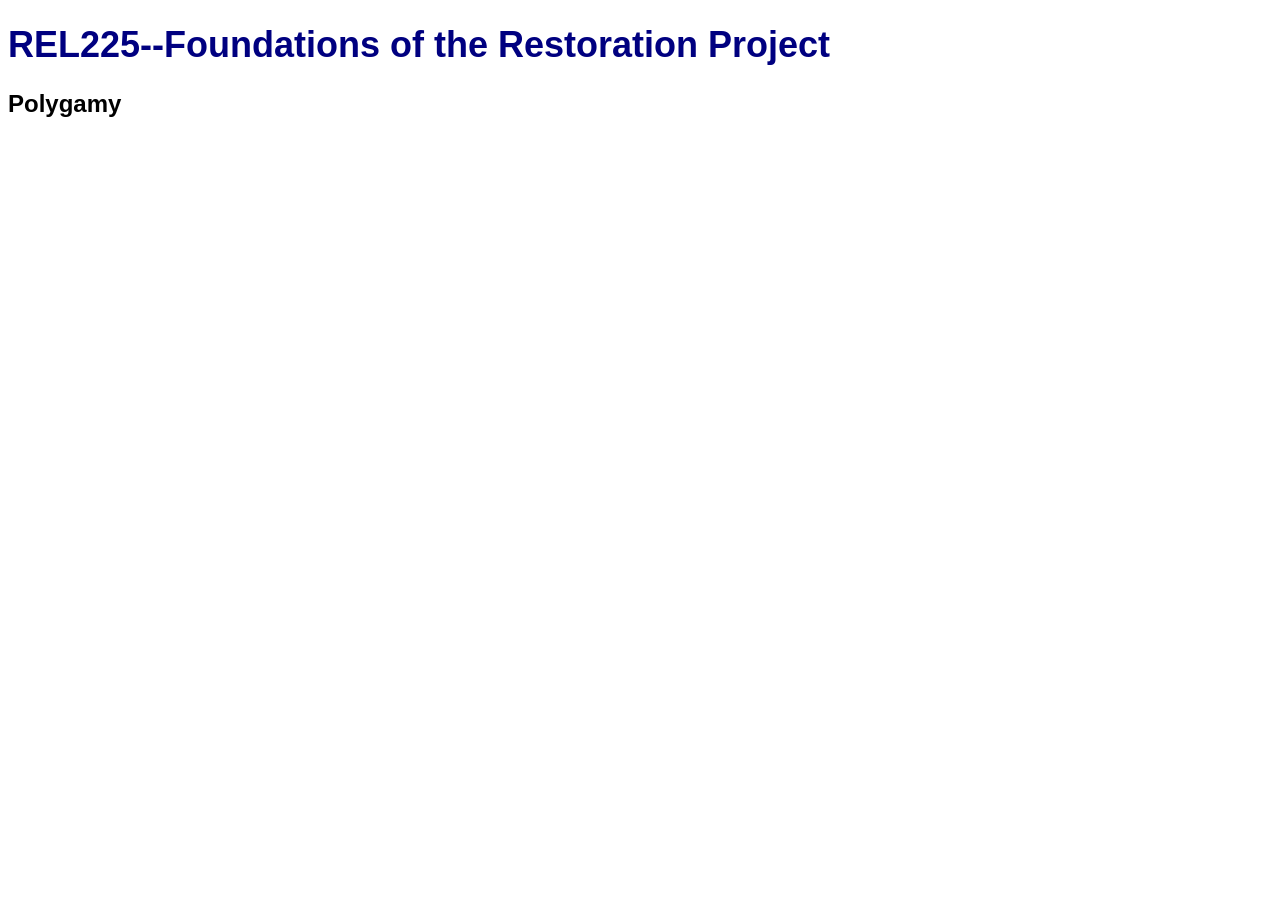
==== index.html @ 1a614a54 "finally started lmao" ====
<!DOCTYPE html>
<html lang-"en">

  <head>
    <title>REL225</title>
    <meta charset="UTF-8">

    <link rel="stylesheet" href="styles.css">
  </head>

  <body>
    <h1>REL225--Foundations of the Restoration Project</h1>
    <h2>Polygamy</h2>
    <nav>
        
    </nav>
  </body>
</html>
---- styles.css ----
body {
  background-color: white;
  font-family: Arial, sans-serif;
}

h1 {
  color: navy;
  font-size: 36px;
}

p {
  color: gray;
}
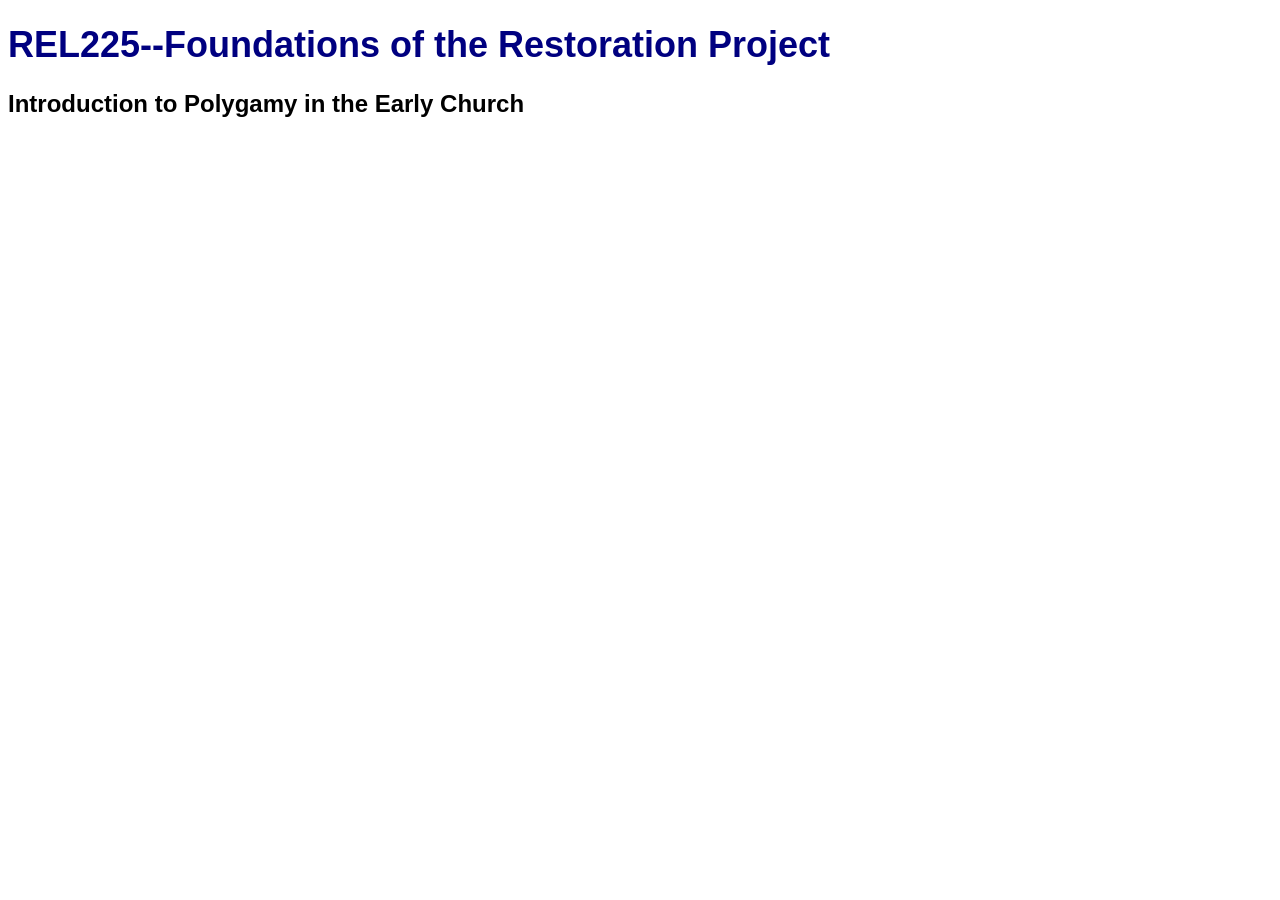
==== commit 3b389077: "tbh not gonna get anythign real done, gotta do more research" ====
--- a/index.html
+++ b/index.html
@@ -2,17 +2,20 @@
 <html lang-"en">
 
   <head>
+    <meta charset="UTF-8">
+    <meta name="viewport" content="width=device-width, initial-scale=1.0">
     <title>REL225</title>
-    <meta charset="UTF-8">
+   
 
     <link rel="stylesheet" href="styles.css">
   </head>
 
   <body>
     <h1>REL225--Foundations of the Restoration Project</h1>
-    <h2>Polygamy</h2>
+    <h2>Introduction to Polygamy in the Early Church</h2>
     <nav>
-        
     </nav>
+
+    
   </body>
 </html>
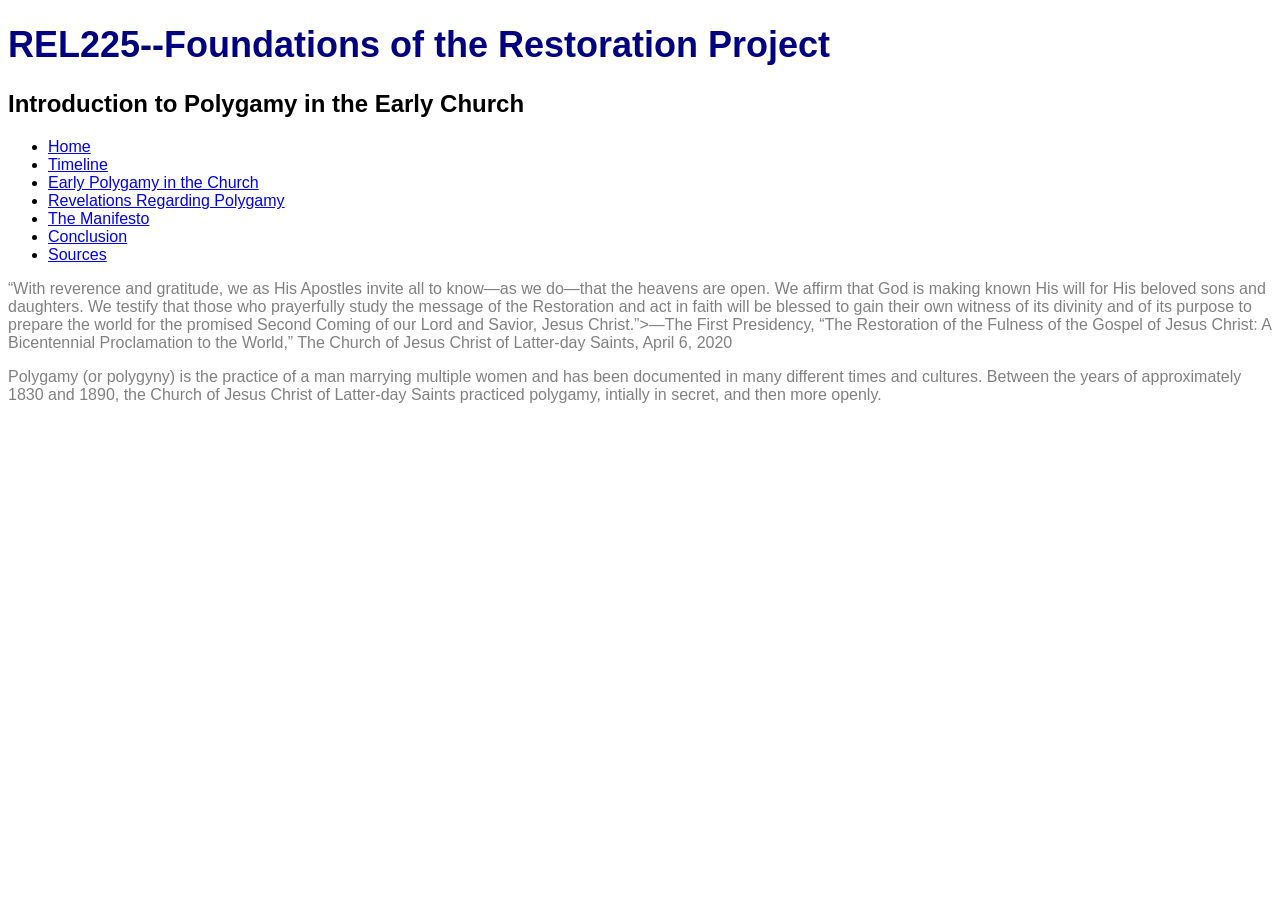
==== commit e6f30676: "started working on the front page, just building it all up" ====
--- a/index.html
+++ b/index.html
@@ -14,8 +14,22 @@
     <h1>REL225--Foundations of the Restoration Project</h1>
     <h2>Introduction to Polygamy in the Early Church</h2>
     <nav>
+      <ul>
+        <li><a href="index.html">Home</a></li>
+        <li><a href="polygamy/timeline.html">Timeline</a></li>
+        <li><a href="polygamy/early.html">Early Polygamy in the Church</a></li>
+        <li><a href="polygamy/revelations.html">Revelations Regarding Polygamy</a></li>
+        <li><a href="polygamy/manifesto.html">The Manifesto</a></li>
+        <li><a href="polygamy/conclusion.html">Conclusion</a></li>
+        <li><a href="polygamy/sources.md">Sources</a></li>
+      </ul>
     </nav>
 
+    <main>
+      <p>“With reverence and gratitude, we as His Apostles invite all to know—as we do—that the heavens are open. We affirm that God is making known His will for His beloved sons and daughters. We testify that those who prayerfully study the message of the Restoration and act in faith will be blessed to gain their own witness of its divinity and of its purpose to prepare the world for the promised Second Coming of our Lord and Savior, Jesus Christ.”>—The First Presidency, “The Restoration of the Fulness of the Gospel of Jesus Christ: A Bicentennial Proclamation to the World,” The Church of Jesus Christ of Latter-day Saints, April 6, 2020</p>
+      <p>Polygamy (or polygyny) is the practice of a man marrying multiple women and has been documented in many different times and cultures. Between the years of approximately 1830 and 1890, the Church of Jesus Christ of Latter-day Saints practiced polygamy, intially in secret, and then  more openly.</p>
+      
+    </main>
     
   </body>
 </html>
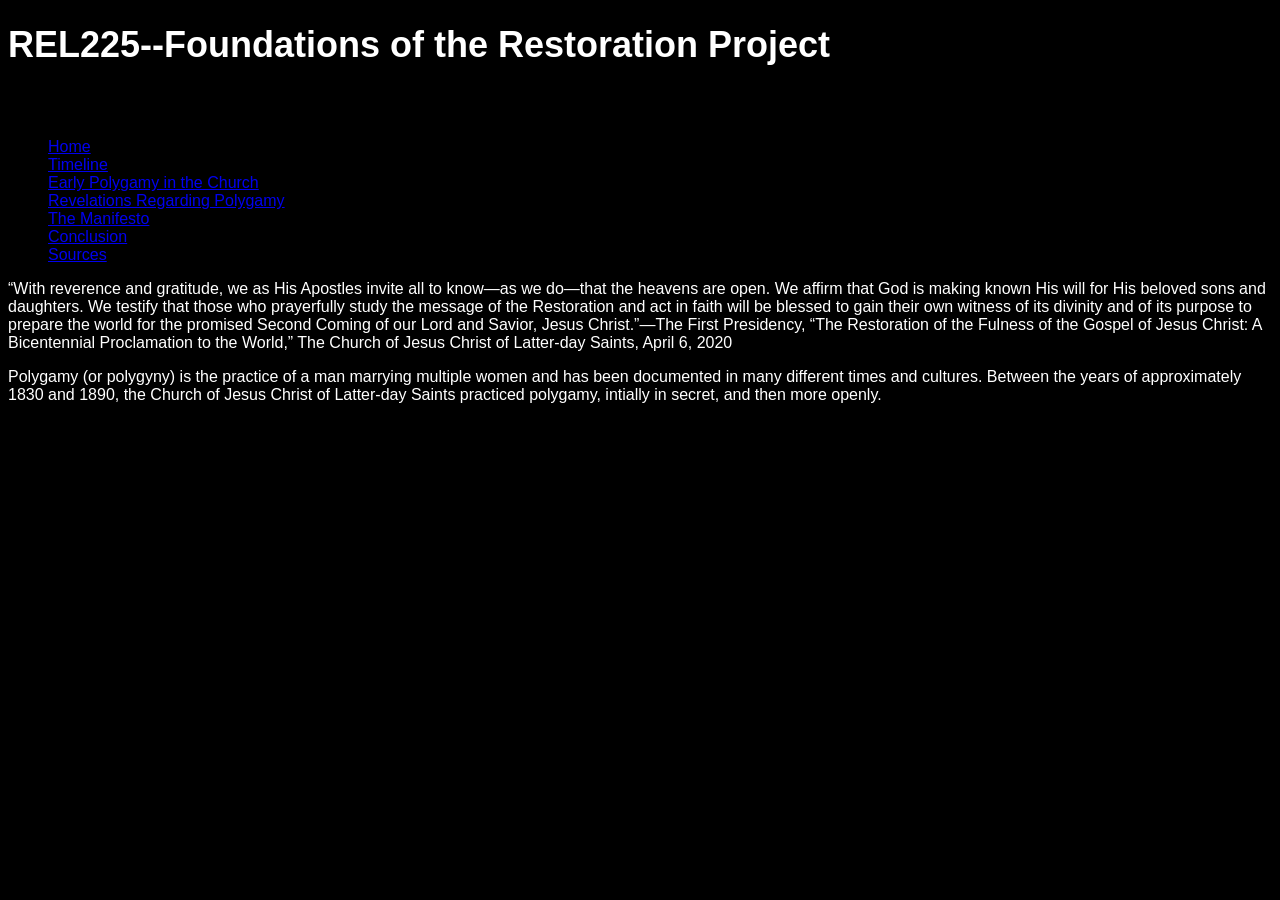
==== commit 090364ea: "continuing timeline" ====
--- a/index.html
+++ b/index.html
@@ -21,12 +21,12 @@
         <li><a href="polygamy/revelations.html">Revelations Regarding Polygamy</a></li>
         <li><a href="polygamy/manifesto.html">The Manifesto</a></li>
         <li><a href="polygamy/conclusion.html">Conclusion</a></li>
-        <li><a href="polygamy/sources.md">Sources</a></li>
+        <li><a href="sources.md">Sources</a></li>
       </ul>
     </nav>
 
     <main>
-      <p>“With reverence and gratitude, we as His Apostles invite all to know—as we do—that the heavens are open. We affirm that God is making known His will for His beloved sons and daughters. We testify that those who prayerfully study the message of the Restoration and act in faith will be blessed to gain their own witness of its divinity and of its purpose to prepare the world for the promised Second Coming of our Lord and Savior, Jesus Christ.”>—The First Presidency, “The Restoration of the Fulness of the Gospel of Jesus Christ: A Bicentennial Proclamation to the World,” The Church of Jesus Christ of Latter-day Saints, April 6, 2020</p>
+      <p>“With reverence and gratitude, we as His Apostles invite all to know—as we do—that the heavens are open. We affirm that God is making known His will for His beloved sons and daughters. We testify that those who prayerfully study the message of the Restoration and act in faith will be blessed to gain their own witness of its divinity and of its purpose to prepare the world for the promised Second Coming of our Lord and Savior, Jesus Christ.”—The First Presidency, “The Restoration of the Fulness of the Gospel of Jesus Christ: A Bicentennial Proclamation to the World,” The Church of Jesus Christ of Latter-day Saints, April 6, 2020</p>
       <p>Polygamy (or polygyny) is the practice of a man marrying multiple women and has been documented in many different times and cultures. Between the years of approximately 1830 and 1890, the Church of Jesus Christ of Latter-day Saints practiced polygamy, intially in secret, and then  more openly.</p>
       
     </main>
--- a/styles.css
+++ b/styles.css
@@ -1,13 +1,83 @@
 body {
-  background-color: white;
+  background-color: rgb(0, 0, 0);
   font-family: Arial, sans-serif;
 }
 
 h1 {
-  color: navy;
+  color: rgb(255, 255, 255);
   font-size: 36px;
 }
 
 p {
-  color: gray;
+  color: rgb(255, 255, 255);
+}
+
+.timeline {
+  max-width: 640px;
+  margin: 0 auto;
+  position: relative;
+}
+
+/* the vertical line */
+.timeline::before {
+  content: '';
+  position: absolute;
+  left: 7px;
+  top: 0;
+  bottom: 0;
+  width: 1px;
+  background: #ddd8d0;
+}
+
+.entry {
+  display: flex;
+  gap: 2rem;
+  padding: 2.5rem 0;
+  border-bottom: 1px solid #ddd8d0;
+  position: relative;
+}
+
+/* the dot on the line */
+.entry::before {
+  content: '';
+  position: absolute;
+  left: 3px;
+  top: 2.9rem;
+  width: 9px;
+  height: 9px;
+  border-radius: 50%;
+  background: #fff;
+  border: 2px solid #c8793a;
+}
+
+.year {
+  min-width: 60px;
+  padding-left: 1.8rem;
+  font-size: 0.85rem;
+  font-weight: 600;
+  color: #c8793a;
+  flex-shrink: 0;
+}
+
+.content h2 {
+  font-size: 1.1rem;
+  margin-bottom: 0.5rem;
+  color: #fff;
+}
+
+.content p {
+  font-size: 0.95rem;
+  color: #6b6560;
+  line-height: 1.75;
+}
+
+.tag {
+  display: inline-block;
+  margin-top: 0.75rem;
+  font-size: 0.68rem;
+  letter-spacing: 0.12em;
+  text-transform: uppercase;
+  color: #b8b2aa;
+  border: 1px solid #ddd8d0;
+  padding: 0.2em 0.6em;
 }
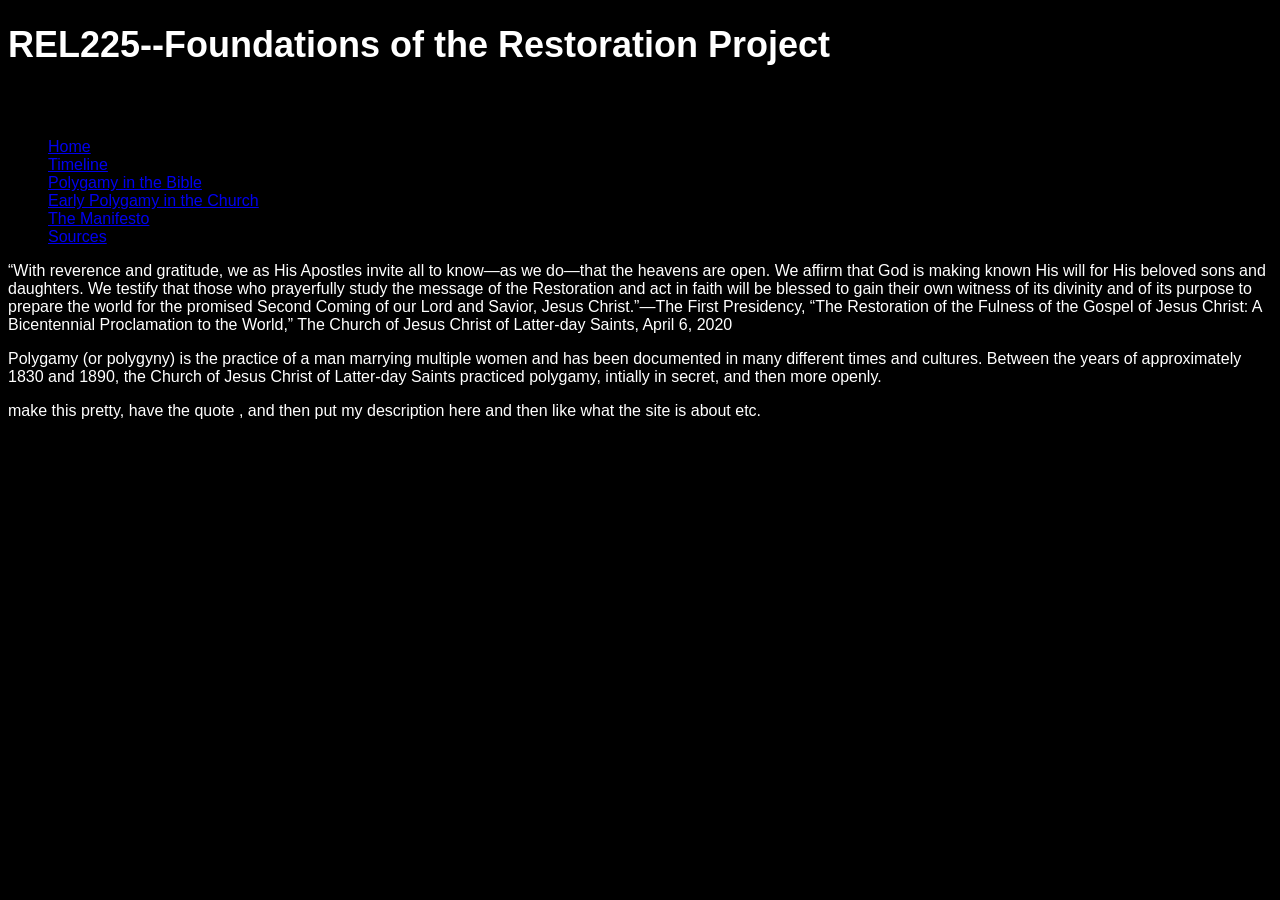
==== commit e0777c13: "just putting it all together" ====
--- a/index.html
+++ b/index.html
@@ -17,10 +17,9 @@
       <ul>
         <li><a href="index.html">Home</a></li>
         <li><a href="polygamy/timeline.html">Timeline</a></li>
+        <li><a href="polygamy/bible.html">Polygamy in the Bible</a></li>
         <li><a href="polygamy/early.html">Early Polygamy in the Church</a></li>
-        <li><a href="polygamy/revelations.html">Revelations Regarding Polygamy</a></li>
         <li><a href="polygamy/manifesto.html">The Manifesto</a></li>
-        <li><a href="polygamy/conclusion.html">Conclusion</a></li>
         <li><a href="sources.md">Sources</a></li>
       </ul>
     </nav>
@@ -28,7 +27,7 @@
     <main>
       <p>“With reverence and gratitude, we as His Apostles invite all to know—as we do—that the heavens are open. We affirm that God is making known His will for His beloved sons and daughters. We testify that those who prayerfully study the message of the Restoration and act in faith will be blessed to gain their own witness of its divinity and of its purpose to prepare the world for the promised Second Coming of our Lord and Savior, Jesus Christ.”—The First Presidency, “The Restoration of the Fulness of the Gospel of Jesus Christ: A Bicentennial Proclamation to the World,” The Church of Jesus Christ of Latter-day Saints, April 6, 2020</p>
       <p>Polygamy (or polygyny) is the practice of a man marrying multiple women and has been documented in many different times and cultures. Between the years of approximately 1830 and 1890, the Church of Jesus Christ of Latter-day Saints practiced polygamy, intially in secret, and then  more openly.</p>
-      
+      <p>make this pretty, have the quote , and then put my description here and then like what the site is about etc.</p>
     </main>
     
   </body>
--- a/styles.css
+++ b/styles.css
@@ -59,6 +59,11 @@
   flex-shrink: 0;
 }
 
+.content {
+  display: flex;
+  flex-direction: column;
+}
+
 .content h2 {
   font-size: 1.1rem;
   margin-bottom: 0.5rem;
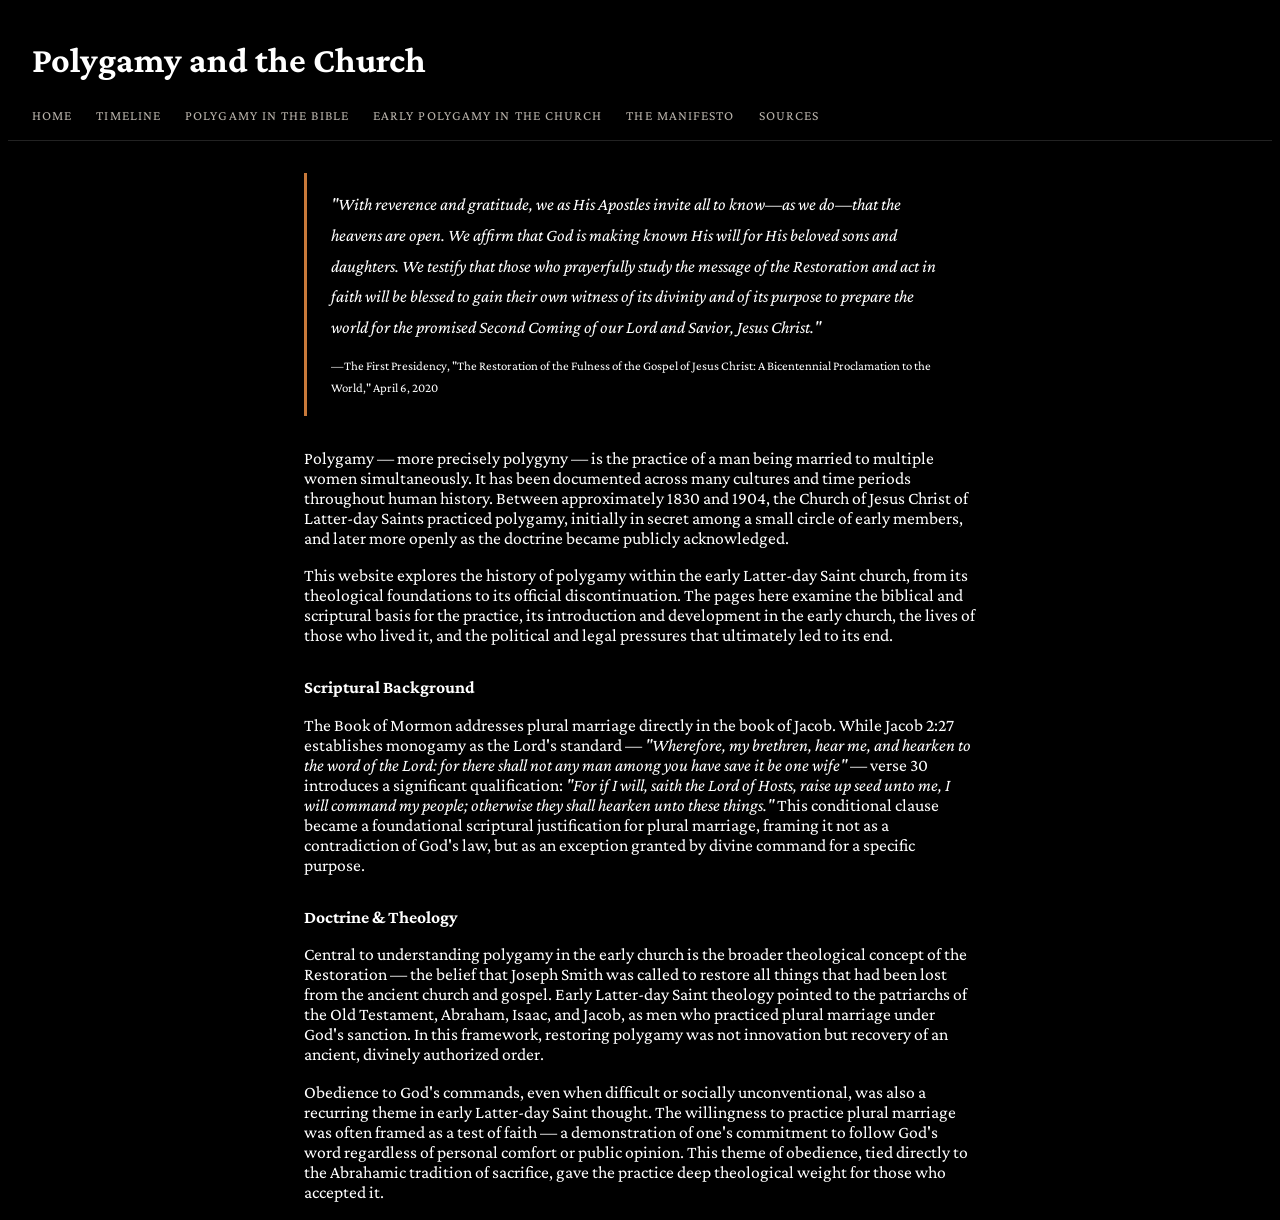
==== commit 6f66b95c: "lawsh of ai but we won't talk about that, gonna revamp to be my own shtuff now" ====
--- a/index.html
+++ b/index.html
@@ -6,13 +6,12 @@
     <meta name="viewport" content="width=device-width, initial-scale=1.0">
     <title>REL225</title>
    
-
+    <link href="https://fonts.googleapis.com/css2?family=Crimson+Pro:ital,wght@0,400;0,600;1,400&display=swap" rel="stylesheet">
     <link rel="stylesheet" href="styles.css">
   </head>
 
   <body>
-    <h1>REL225--Foundations of the Restoration Project</h1>
-    <h2>Introduction to Polygamy in the Early Church</h2>
+    <h1>Polygamy and the Church</h1>
     <nav>
       <ul>
         <li><a href="index.html">Home</a></li>
@@ -20,15 +19,33 @@
         <li><a href="polygamy/bible.html">Polygamy in the Bible</a></li>
         <li><a href="polygamy/early.html">Early Polygamy in the Church</a></li>
         <li><a href="polygamy/manifesto.html">The Manifesto</a></li>
-        <li><a href="sources.md">Sources</a></li>
+        <li><a href="sources.html">Sources</a></li>
       </ul>
     </nav>
 
     <main>
-      <p>“With reverence and gratitude, we as His Apostles invite all to know—as we do—that the heavens are open. We affirm that God is making known His will for His beloved sons and daughters. We testify that those who prayerfully study the message of the Restoration and act in faith will be blessed to gain their own witness of its divinity and of its purpose to prepare the world for the promised Second Coming of our Lord and Savior, Jesus Christ.”—The First Presidency, “The Restoration of the Fulness of the Gospel of Jesus Christ: A Bicentennial Proclamation to the World,” The Church of Jesus Christ of Latter-day Saints, April 6, 2020</p>
-      <p>Polygamy (or polygyny) is the practice of a man marrying multiple women and has been documented in many different times and cultures. Between the years of approximately 1830 and 1890, the Church of Jesus Christ of Latter-day Saints practiced polygamy, intially in secret, and then  more openly.</p>
-      <p>make this pretty, have the quote , and then put my description here and then like what the site is about etc.</p>
-    </main>
+      <main>
+
+  <blockquote>
+    "With reverence and gratitude, we as His Apostles invite all to know—as we do—that the heavens are open. We affirm that God is making known His will for His beloved sons and daughters. We testify that those who prayerfully study the message of the Restoration and act in faith will be blessed to gain their own witness of its divinity and of its purpose to prepare the world for the promised Second Coming of our Lord and Savior, Jesus Christ."
+    <cite>—The First Presidency, "The Restoration of the Fulness of the Gospel of Jesus Christ: A Bicentennial Proclamation to the World," April 6, 2020</cite>
+  </blockquote>
+
+  <p>Polygamy — more precisely polygyny — is the practice of a man being married to multiple women simultaneously. It has been documented across many cultures and time periods throughout human history. Between approximately 1830 and 1904, the Church of Jesus Christ of Latter-day Saints practiced polygamy, initially in secret among a small circle of early members, and later more openly as the doctrine became publicly acknowledged.</p>
+
+  <p>This website explores the history of polygamy within the early Latter-day Saint church, from its theological foundations to its official discontinuation. The pages here examine the biblical and scriptural basis for the practice, its introduction and development in the early church, the lives of those who lived it, and the political and legal pressures that ultimately led to its end.</p>
+
+  <h3>Scriptural Background</h3>
+
+  <p>The Book of Mormon addresses plural marriage directly in the book of Jacob. While Jacob 2:27 establishes monogamy as the Lord's standard — <em>"Wherefore, my brethren, hear me, and hearken to the word of the Lord: for there shall not any man among you have save it be one wife"</em> — verse 30 introduces a significant qualification: <em>"For if I will, saith the Lord of Hosts, raise up seed unto me, I will command my people; otherwise they shall hearken unto these things."</em> This conditional clause became a foundational scriptural justification for plural marriage, framing it not as a contradiction of God's law, but as an exception granted by divine command for a specific purpose.</p>
+
+  <h3>Doctrine & Theology</h3>
+
+  <p>Central to understanding polygamy in the early church is the broader theological concept of the Restoration — the belief that Joseph Smith was called to restore all things that had been lost from the ancient church and gospel. Early Latter-day Saint theology pointed to the patriarchs of the Old Testament, Abraham, Isaac, and Jacob, as men who practiced plural marriage under God's sanction. In this framework, restoring polygamy was not innovation but recovery of an ancient, divinely authorized order.</p>
+
+  <p>Obedience to God's commands, even when difficult or socially unconventional, was also a recurring theme in early Latter-day Saint thought. The willingness to practice plural marriage was often framed as a test of faith — a demonstration of one's commitment to follow God's word regardless of personal comfort or public opinion. This theme of obedience, tied directly to the Abrahamic tradition of sacrifice, gave the practice deep theological weight for those who accepted it.</p>
+
+</main>
     
   </body>
 </html>
--- a/styles.css
+++ b/styles.css
@@ -1,24 +1,105 @@
+/* ── Base ── */
 body {
   background-color: rgb(0, 0, 0);
-  font-family: Arial, sans-serif;
-}
-
+  font-family: 'Crimson Pro', Georgia, serif;
+  font-size: 1.1rem;
+  padding-top: 2rem;
+}
+
+/* ── Layout container ── */
+main, body > p {
+  max-width: 720px;
+  margin-left: auto;
+  margin-right: auto;
+  padding: 0 1.5rem;
+}
+
+/* ── Nav ── */
+nav {
+  padding: 1rem 1.5rem;
+  border-bottom: 1px solid #222;
+  margin-bottom: 2rem;
+}
+
+nav ul {
+  list-style: none;
+  padding: 0;
+  margin: 0;
+  display: flex;
+  flex-wrap: wrap;
+  gap: 0.5rem 1.5rem;
+}
+
+nav a {
+  color: #b8b2aa;
+  text-decoration: none;
+  font-size: 0.85rem;
+  letter-spacing: 0.08em;
+  text-transform: uppercase;
+}
+
+nav a:hover {
+  color: #c8793a;
+}
+
+/* ── Typography ── */
 h1 {
-  color: rgb(255, 255, 255);
+  color: #ffffff;
   font-size: 36px;
+  padding: 0 1.5rem;
+  margin: 0 0 0.5rem 0;
+}
+
+h2 {
+  color: #ffffff;
+  font-size: 1.5rem;
+  margin: 2rem 0 0.5rem;
+}
+
+h3 {
+  color: #ffffff;
+  font-size: 1.1rem;
+  margin: 2rem 0 0.5rem;
 }
 
 p {
-  color: rgb(255, 255, 255);
-}
-
+  color: #ffffff;
+}
+
+a {
+  color: #b8b2aa;
+  text-decoration: none;
+}
+
+a:hover {
+  color: #c8793a;
+}
+
+/* ── Blockquote ── */
+blockquote {
+  border-left: 3px solid #c8793a;
+  margin: 2rem 0;
+  padding: 1rem 1.5rem;
+  color: #ffffff;
+  font-style: italic;
+  line-height: 1.75;
+}
+
+blockquote cite {
+  display: block;
+  margin-top: 0.75rem;
+  font-size: 0.8rem;
+  font-style: normal;
+  color: #ffffff;
+}
+
+/* ── Timeline ── */
 .timeline {
   max-width: 640px;
   margin: 0 auto;
   position: relative;
 }
 
-/* the vertical line */
 .timeline::before {
   content: '';
   position: absolute;
@@ -37,7 +118,6 @@
   position: relative;
 }
 
-/* the dot on the line */
 .entry::before {
   content: '';
   position: absolute;
@@ -85,4 +165,76 @@
   color: #b8b2aa;
   border: 1px solid #ddd8d0;
   padding: 0.2em 0.6em;
+}
+
+/* ── Bible Table ── */
+.bible-table {
+  width: 100%;
+  border-collapse: collapse;
+  margin: 2rem 0;
+  font-size: 0.9rem;
+}
+
+.bible-table th {
+  text-align: left;
+  padding: 0.75rem 1rem;
+  border-bottom: 2px solid #c8793a;
+  color: #c8793a;
+  font-size: 0.75rem;
+  letter-spacing: 0.1em;
+  text-transform: uppercase;
+}
+
+.bible-table td {
+  padding: 0.75rem 1rem;
+  border-bottom: 1px solid #ddd8d0;
+  color: #b8b2aa;
+  vertical-align: top;
+  line-height: 1.65;
+}
+
+.bible-table td:first-child {
+  white-space: nowrap;
+  color: #c8793a;
+}
+
+.bible-table td:nth-child(2) {
+  color: #fff;
+  font-weight: 600;
+  white-space: nowrap;
+}
+
+.bible-table tr:hover td {
+  background-color: #111;
+}
+
+.bible-table a {
+  color: #c8793a;
+  text-decoration: none;
+}
+
+.bible-table a:hover {
+  text-decoration: underline;
+}
+
+/* ── Sources ── */
+.sources-list {
+  list-style: none;
+  padding: 0;
+  margin: 0.5rem 0 2rem;
+}
+
+.sources-list li {
+  padding: 0.5rem 0;
+  border-bottom: 1px solid #1a1a1a;
+}
+
+.sources-list a {
+  color: #b8b2aa;
+  text-decoration: none;
+  font-size: 0.95rem;
+}
+
+.sources-list a:hover {
+  color: #c8793a;
 }
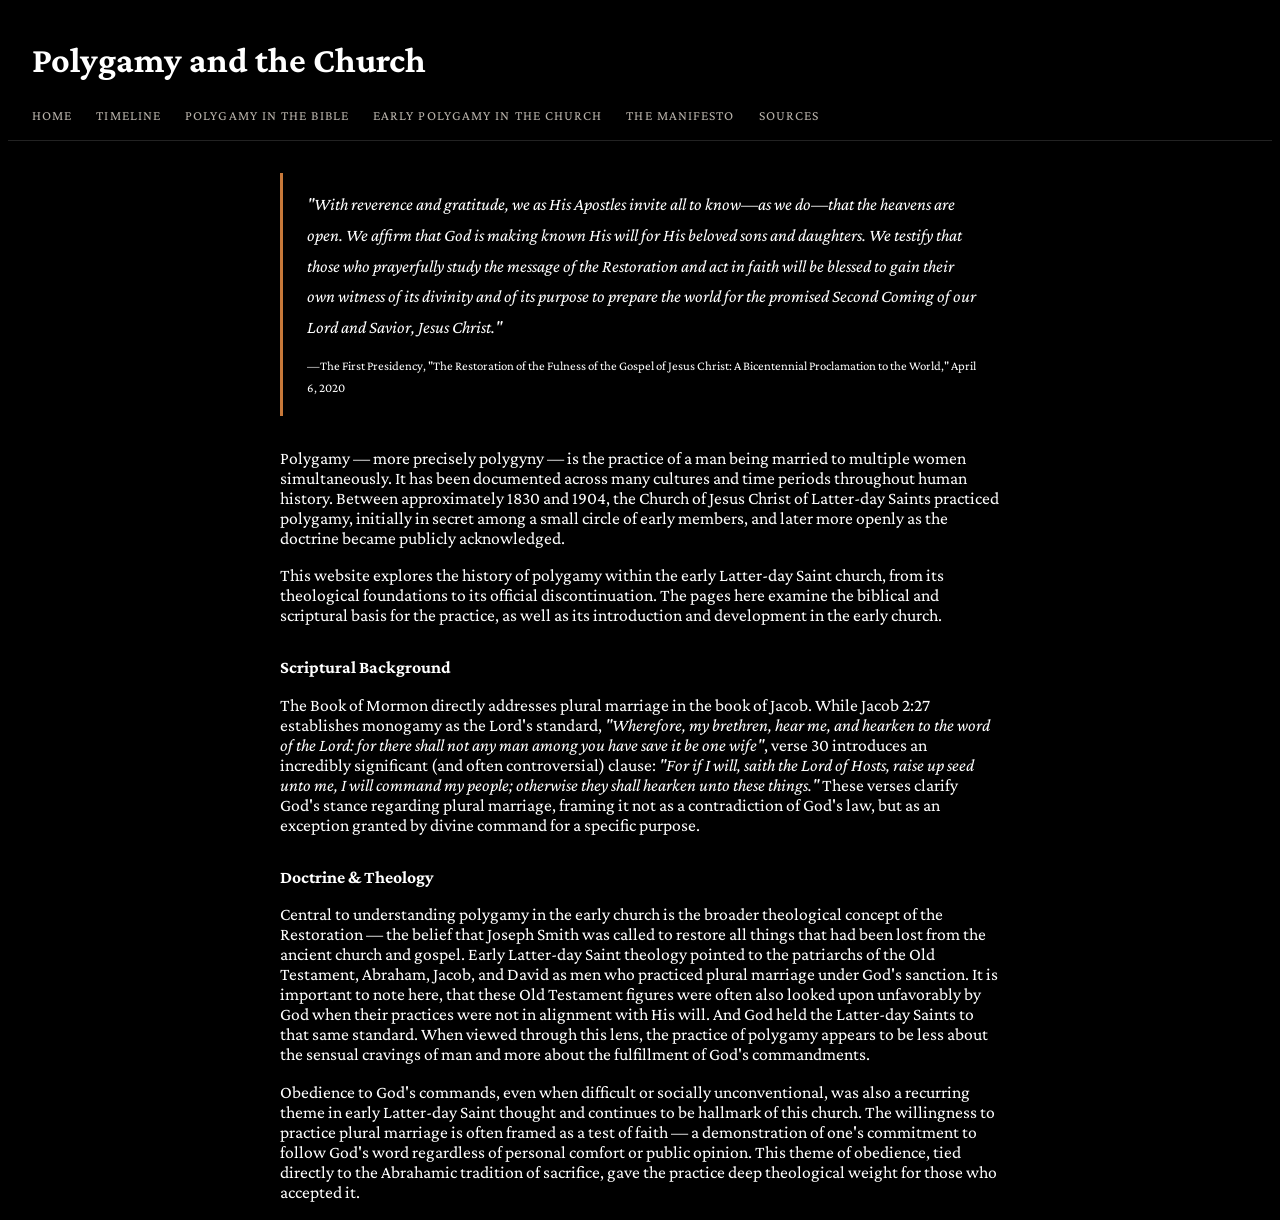
==== commit 45ff59b4: "FINISHED (mostly, gonna keep tweaking in the morning)" ====
--- a/index.html
+++ b/index.html
@@ -24,28 +24,28 @@
     </nav>
 
     <main>
-      <main>
+      
 
-  <blockquote>
-    "With reverence and gratitude, we as His Apostles invite all to know—as we do—that the heavens are open. We affirm that God is making known His will for His beloved sons and daughters. We testify that those who prayerfully study the message of the Restoration and act in faith will be blessed to gain their own witness of its divinity and of its purpose to prepare the world for the promised Second Coming of our Lord and Savior, Jesus Christ."
-    <cite>—The First Presidency, "The Restoration of the Fulness of the Gospel of Jesus Christ: A Bicentennial Proclamation to the World," April 6, 2020</cite>
-  </blockquote>
+    <blockquote>
+      "With reverence and gratitude, we as His Apostles invite all to know—as we do—that the heavens are open. We affirm that God is making known His will for His beloved sons and daughters. We testify that those who prayerfully study the message of the Restoration and act in faith will be blessed to gain their own witness of its divinity and of its purpose to prepare the world for the promised Second Coming of our Lord and Savior, Jesus Christ."
+      <cite>—The First Presidency, "The Restoration of the Fulness of the Gospel of Jesus Christ: A Bicentennial Proclamation to the World," April 6, 2020</cite>
+    </blockquote>
 
-  <p>Polygamy — more precisely polygyny — is the practice of a man being married to multiple women simultaneously. It has been documented across many cultures and time periods throughout human history. Between approximately 1830 and 1904, the Church of Jesus Christ of Latter-day Saints practiced polygamy, initially in secret among a small circle of early members, and later more openly as the doctrine became publicly acknowledged.</p>
+    <p>Polygamy — more precisely polygyny — is the practice of a man being married to multiple women simultaneously. It has been documented across many cultures and time periods throughout human history. Between approximately 1830 and 1904, the Church of Jesus Christ of Latter-day Saints practiced polygamy, initially in secret among a small circle of early members, and later more openly as the doctrine became publicly acknowledged.</p>
 
-  <p>This website explores the history of polygamy within the early Latter-day Saint church, from its theological foundations to its official discontinuation. The pages here examine the biblical and scriptural basis for the practice, its introduction and development in the early church, the lives of those who lived it, and the political and legal pressures that ultimately led to its end.</p>
+    <p>This website explores the history of polygamy within the early Latter-day Saint church, from its theological foundations to its official discontinuation. The pages here examine the biblical and scriptural basis for the practice, as well as its introduction and development in the early church.</p>
 
-  <h3>Scriptural Background</h3>
+    <h3>Scriptural Background</h3>
 
-  <p>The Book of Mormon addresses plural marriage directly in the book of Jacob. While Jacob 2:27 establishes monogamy as the Lord's standard — <em>"Wherefore, my brethren, hear me, and hearken to the word of the Lord: for there shall not any man among you have save it be one wife"</em> — verse 30 introduces a significant qualification: <em>"For if I will, saith the Lord of Hosts, raise up seed unto me, I will command my people; otherwise they shall hearken unto these things."</em> This conditional clause became a foundational scriptural justification for plural marriage, framing it not as a contradiction of God's law, but as an exception granted by divine command for a specific purpose.</p>
+    <p>The Book of Mormon directly addresses plural marriage in the book of Jacob. While Jacob 2:27 establishes monogamy as the Lord's standard, <em>"Wherefore, my brethren, hear me, and hearken to the word of the Lord: for there shall not any man among you have save it be one wife"</em>, verse 30 introduces an incredibly significant (and often controversial) clause: <em>"For if I will, saith the Lord of Hosts, raise up seed unto me, I will command my people; otherwise they shall hearken unto these things."</em> These verses clarify God's stance regarding plural marriage, framing it not as a contradiction of God's law, but as an exception granted by divine command for a specific purpose.</p>
 
-  <h3>Doctrine & Theology</h3>
+    <h3>Doctrine & Theology</h3>
 
-  <p>Central to understanding polygamy in the early church is the broader theological concept of the Restoration — the belief that Joseph Smith was called to restore all things that had been lost from the ancient church and gospel. Early Latter-day Saint theology pointed to the patriarchs of the Old Testament, Abraham, Isaac, and Jacob, as men who practiced plural marriage under God's sanction. In this framework, restoring polygamy was not innovation but recovery of an ancient, divinely authorized order.</p>
+    <p>Central to understanding polygamy in the early church is the broader theological concept of the Restoration — the belief that Joseph Smith was called to restore all things that had been lost from the ancient church and gospel. Early Latter-day Saint theology pointed to the patriarchs of the Old Testament, Abraham, Jacob, and David as men who practiced plural marriage under God's sanction. It is important to note here, that these Old Testament figures were often also looked upon unfavorably by God when their practices were not in alignment with His will. And God held the Latter-day Saints to that same standard. When viewed through this lens, the practice of polygamy appears to be less about the sensual cravings of man and more about the fulfillment of God's commandments.</p>
 
-  <p>Obedience to God's commands, even when difficult or socially unconventional, was also a recurring theme in early Latter-day Saint thought. The willingness to practice plural marriage was often framed as a test of faith — a demonstration of one's commitment to follow God's word regardless of personal comfort or public opinion. This theme of obedience, tied directly to the Abrahamic tradition of sacrifice, gave the practice deep theological weight for those who accepted it.</p>
+    <p>Obedience to God's commands, even when difficult or socially unconventional, was also a recurring theme in early Latter-day Saint thought and continues to be hallmark of this church. The willingness to practice plural marriage is often framed as a test of faith — a demonstration of one's commitment to follow God's word regardless of personal comfort or public opinion. This theme of obedience, tied directly to the Abrahamic tradition of sacrifice, gave the practice deep theological weight for those who accepted it.</p>
 
-</main>
+  </main>
     
   </body>
 </html>
--- a/styles.css
+++ b/styles.css
@@ -52,7 +52,7 @@
 
 h2 {
   color: #ffffff;
-  font-size: 1.5rem;
+  font-size: 1.3rem;
   margin: 2rem 0 0.5rem;
 }
 
@@ -69,6 +69,7 @@
 a {
   color: #b8b2aa;
   text-decoration: none;
+  
 }
 
 a:hover {
@@ -217,6 +218,14 @@
   text-decoration: underline;
 }
 
+.table-credit {
+  font-size: 0.8rem;
+  color: #6b6560;
+  font-style: italic;
+  margin-top: -1rem;
+  padding: 0 0.25rem;
+}
+
 /* ── Sources ── */
 .sources-list {
   list-style: none;
@@ -237,4 +246,12 @@
 
 .sources-list a:hover {
   color: #c8793a;
+}
+
+.sources-header {
+  color: #c8793a;
+  font-size: 1rem;
+  letter-spacing: 0.1em;
+  text-transform: uppercase;
+  margin :0.5rem 0 2rem;
 }
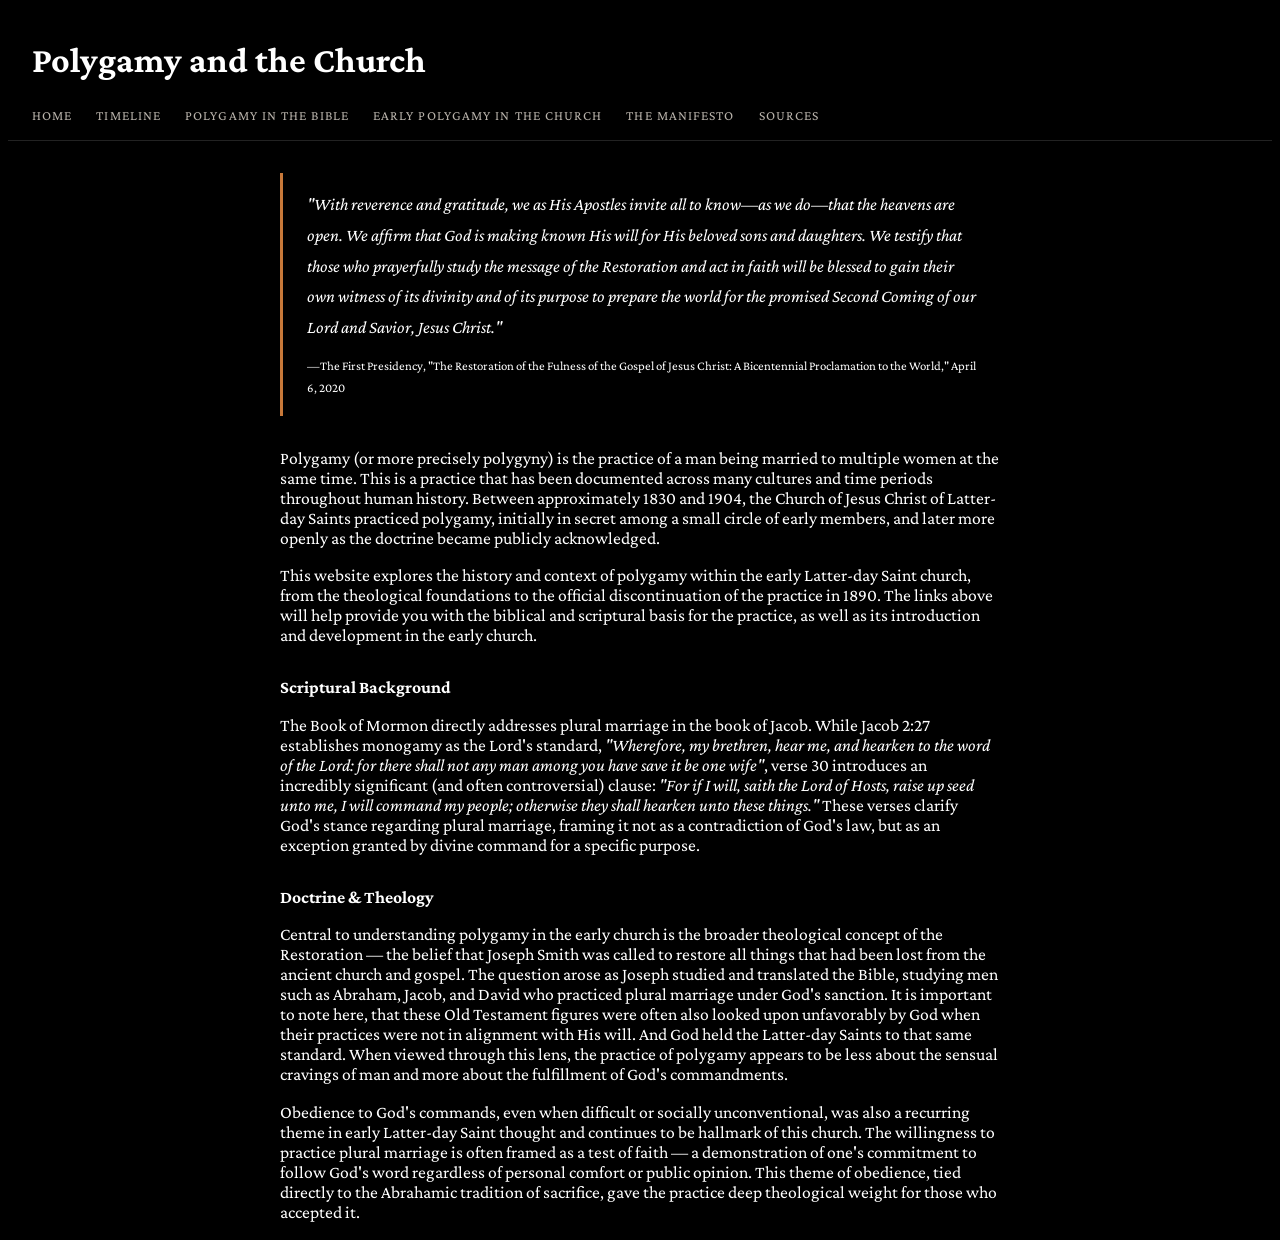
==== commit d1c7aa96: "last few changes" ====
--- a/index.html
+++ b/index.html
@@ -31,9 +31,9 @@
       <cite>—The First Presidency, "The Restoration of the Fulness of the Gospel of Jesus Christ: A Bicentennial Proclamation to the World," April 6, 2020</cite>
     </blockquote>
 
-    <p>Polygamy — more precisely polygyny — is the practice of a man being married to multiple women simultaneously. It has been documented across many cultures and time periods throughout human history. Between approximately 1830 and 1904, the Church of Jesus Christ of Latter-day Saints practiced polygamy, initially in secret among a small circle of early members, and later more openly as the doctrine became publicly acknowledged.</p>
+    <p>Polygamy (or more precisely polygyny) is the practice of a man being married to multiple women at the same time. This is a practice that has been documented across many cultures and time periods throughout human history. Between approximately 1830 and 1904, the Church of Jesus Christ of Latter-day Saints practiced polygamy, initially in secret among a small circle of early members, and later more openly as the doctrine became publicly acknowledged.</p>
 
-    <p>This website explores the history of polygamy within the early Latter-day Saint church, from its theological foundations to its official discontinuation. The pages here examine the biblical and scriptural basis for the practice, as well as its introduction and development in the early church.</p>
+    <p>This website explores the history and context of polygamy within the early Latter-day Saint church, from the theological foundations to the official discontinuation of the practice in 1890. The links above will help provide you with the biblical and scriptural basis for the practice, as well as its introduction and development in the early church.</p>
 
     <h3>Scriptural Background</h3>
 
@@ -41,7 +41,7 @@
 
     <h3>Doctrine & Theology</h3>
 
-    <p>Central to understanding polygamy in the early church is the broader theological concept of the Restoration — the belief that Joseph Smith was called to restore all things that had been lost from the ancient church and gospel. Early Latter-day Saint theology pointed to the patriarchs of the Old Testament, Abraham, Jacob, and David as men who practiced plural marriage under God's sanction. It is important to note here, that these Old Testament figures were often also looked upon unfavorably by God when their practices were not in alignment with His will. And God held the Latter-day Saints to that same standard. When viewed through this lens, the practice of polygamy appears to be less about the sensual cravings of man and more about the fulfillment of God's commandments.</p>
+    <p>Central to understanding polygamy in the early church is the broader theological concept of the Restoration — the belief that Joseph Smith was called to restore all things that had been lost from the ancient church and gospel. The question arose as Joseph studied and translated the Bible, studying men such as Abraham, Jacob, and David who practiced plural marriage under God's sanction. It is important to note here, that these Old Testament figures were often also looked upon unfavorably by God when their practices were not in alignment with His will. And God held the Latter-day Saints to that same standard. When viewed through this lens, the practice of polygamy appears to be less about the sensual cravings of man and more about the fulfillment of God's commandments.</p>
 
     <p>Obedience to God's commands, even when difficult or socially unconventional, was also a recurring theme in early Latter-day Saint thought and continues to be hallmark of this church. The willingness to practice plural marriage is often framed as a test of faith — a demonstration of one's commitment to follow God's word regardless of personal comfort or public opinion. This theme of obedience, tied directly to the Abrahamic tradition of sacrifice, gave the practice deep theological weight for those who accepted it.</p>
 
